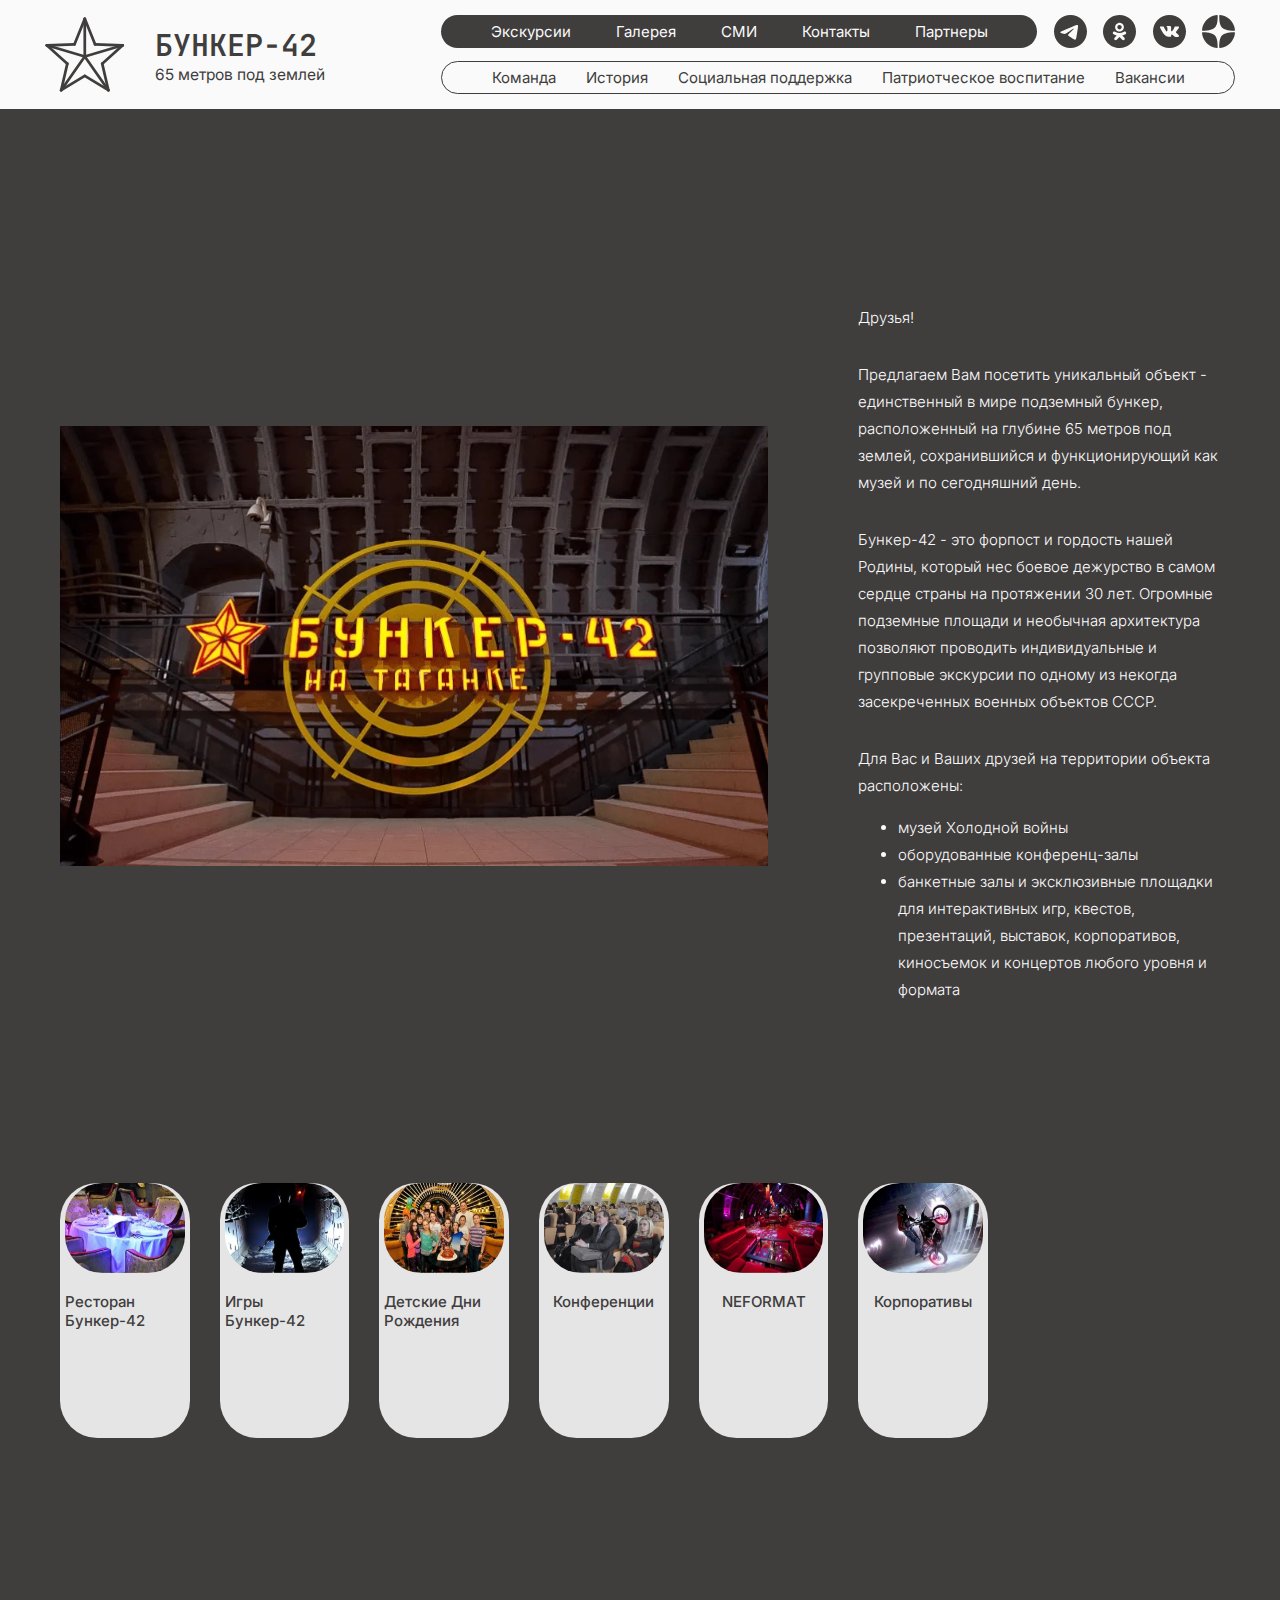
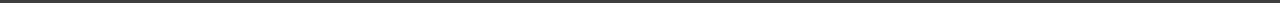
==== index.html @ 735d1880 "raw version" ====
<!DOCTYPE html>
<html lang="en">
	<head>
		<meta charset="UTF-8" />
		<meta http-equiv="X-UA-Compatible" content="IE=edge" />
		<meta name="viewport" content="width=device-width, initial-scale=1.0" />
		<link rel="stylesheet" href="style.css" />
		<title>БУНКЕР-42</title>
	</head>
	<body>
		<header>
			<div class="nav-content">
				<div class="logo-container">
					<img class="logo-icon" src="./public/img/logo.svg" />
					<div class="logo">
						<a href="./index.html">БУНКЕР-42</a>
						<p>65 метров под землей</p>
					</div>
				</div>
				<div class="nav-containers">
					<div class="nav-container">
						<div class="link-box dark-box" id="dark-link-box">
							<a>Экскурсии</a>
							<a>Галерея</a>
							<a>СМИ</a>
							<a>Контакты</a>
							<a>Партнеры</a>
						</div>
						<img class="icon" src="./public/img/icon-telegram.svg" />
						<img class="icon" src="./public/img/icon-ok.svg" />
						<img class="icon" src="./public/img/icon-vk.svg" />
						<img class="icon" src="./public/img/icon-yandex-zen.svg" />
					</div>
					<div class="link-box light-box" id="light-link-box">
						<a>Команда</a>
						<a href="./history.html">История</a>
						<a>Социальная поддержка</a>
						<a>Патриотческое воспитание</a>
						<a>Вакансии</a>
					</div>
				</div>
			</div>
		</header>
		<div class="block dark-block">
			<div class="block-content">
				<div class="greeting">
					<img src="./public/img/img-1.svg" />
					<div class="text">
						<p>Друзья!</p>
						<p>
							Предлагаем Вам посетить уникальный объект - единственный в мире подземный бункер, расположенный на глубине 65 метров под землей,
							сохранившийся и функционирующий как музей и по сегодняшний день.
						</p>
						<p>
							Бункер-42 - это форпост и гордость нашей Родины, который нес боевое дежурство в самом сердце страны на протяжении 30 лет. Огромные
							подземные площади и необычная архитектура позволяют проводить индивидуальные и групповые экскурсии по одному из некогда засекреченных
							военных объектов СССР.
						</p>
						<p>Для Вас и Ваших друзей на территории объекта расположены:</p>
						<ul>
							<li>музей Холодной войны</li>
							<li>оборудованные конференц-залы</li>
							<li>
								банкетные залы и эксклюзивные площадки для интерактивных игр, квестов, презентаций, выставок, корпоративов, киносъемок и концертов
								любого уровня и формата
							</li>
						</ul>
					</div>
				</div>
				<div class="cards">
					<div class="services-cards">
						<div class="service-card">
							<div class="service-card-content">
								<img src="./public/img/service-card-1.svg" />
								<div class="service-card-text">
									<p>Ресторан Бункер-42</p>
								</div>
							</div>
						</div>
						<div class="service-card">
							<div class="service-card-content">
								<img src="./public/img/service-card-2.svg" />
								<div class="service-card-text">
									<p>Игры Бункер-42</p>
								</div>
							</div>
						</div>
						<div class="service-card">
							<div class="service-card-content">
								<img src="./public/img/service-card-3.svg" />
								<div class="service-card-text">
									<p>Детские Дни Рождения</p>
								</div>
							</div>
						</div>
						<div class="service-card">
							<div class="service-card-content">
								<img src="./public/img/service-card-4.svg" />
								<div class="service-card-text">
									<p>Конференции</p>
								</div>
							</div>
						</div>
						<div class="service-card">
							<div class="service-card-content">
								<img src="./public/img/service-card-5.svg" />
								<div class="service-card-text">
									<p>NEFORMAT</p>
								</div>
							</div>
						</div>
						<div class="service-card">
							<div class="service-card-content">
								<img src="./public/img/service-card-6.svg" />
								<div class="service-card-text">
									<p>Корпоративы</p>
								</div>
							</div>
						</div>
					</div>
				</div>
			</div>
		</div>
	</body>
	<script type="text/javascript" src="script.js"></script>
</html>
---- style.css ----
@import url("https://fonts.googleapis.com/css2?family=Inter:wght@200;300;400;500;600;700;800&family=JetBrains+Mono:wght@200;300;400;500;600&family=Manrope:wght@400;500;600;700&display=swap");

:root {
	--yellow: #fefa08;
	--white: #fafafa;
	--darkest-gray: #403d3d;
	--dark-gray: #666666;
	--gray: #c7c7c7;
	--light-gray: #e5e5e5;
}

* {
	box-sizing: border-box;
	outline: none;
	max-width: 100%;
}
html {
	font-family: "Inter", sans-serif;
	background: var(--white);
}

body {
	margin: 0rem;
	padding: 0rem;
}

a {
	text-decoration: none;
	color: var(--darkest-gray);
}

@media screen and (min-width: 1024px) {
	html {
		font-size: 15px;
	}
}

@media screen and (min-width: 768px) and (max-width: 1024px) {
	html {
		font-size: 13px;
	}
}

@media screen and (max-width: 767px) {
	html {
		font-size: 11px;
	}
}

.headline {
	color: var(--darkest-gray);
	font-family: "JetBrains Mono", monospace;
	font-size: 4rem;
}

.main-text {
	color: var(--darkest-gray);
	font-family: "Inter", monospace;
	font-size: 1rem;
	line-height: 180%;
}

.yellow-block-text {
	color: var(--darkest-gray);
	font-family: "JetBrains Mono", monospace;
	font-size: 1rem;
	line-height: 180%;
}

/* appearance animations */

.left-appearance,
.right-appearance,
.bottom-appearance,
.top-appearance {
	visibility: hidden;
	transition: all 0.8s ease;
}

.left-appearance.appeared,
.right-appearance.appeared,
.bottom-appearance.appeared,
.top-appearance.appeared {
	visibility: visible;
	animation-duration: 0.8s;
	animation-timing-function: ease-in-out;
	animation-iteration-count: 1;
}

.bottom-appearance.appeared {
	animation-name: bottom-appearance;
}

.top-appearance.appeared {
	animation-name: top-appearance;
}

.left-appearance.appeared {
	animation-name: left-appearance;
}

.right-appearance.appeared {
	animation-name: right-appearance;
}

/* animations */

@keyframes right-appearance {
	0% {
		opacity: 0;
		transform: translateX(30%);
	}
	100% {
		opacity: 1;
		transform: translateX(0%);
	}
}

@keyframes left-appearance {
	0% {
		opacity: 0;
		transform: translateX(-30%);
	}
	100% {
		opacity: 1;
		transform: translateX(0%);
	}
}

@keyframes top-appearance {
	0% {
		opacity: 0;
		transform: translateY(-10%);
	}
	100% {
		opacity: 1;
		transform: translateY(0%);
	}
}

@keyframes bottom-appearance {
	0% {
		opacity: 0;
		transform: translateY(10%);
	}
	100% {
		opacity: 1;
		transform: translateY(0%);
	}
}

/* главная страница */

header {
	display: flex;
	align-items: center;
	height: auto;
	background: var(--white);
	width: 100%;
	padding: 1rem 0;
}

.nav-content {
	display: flex;
	flex-direction: row;
	justify-content: space-between;
	align-items: center;
	gap: 5rem;
	width: 100%;
	max-width: 100rem;
	margin: 0rem auto;
	padding: 0 3rem;
}

.logo-container {
	display: flex;
	flex-direction: row;
	gap: 2rem;
	height: 5rem;
}

.logo-icon {
	height: 5rem;
}

.logo {
	display: flex;
	flex-direction: column;
	justify-content: center;
}

.logo p,
.logo a {
	color: var(--darkest-gray);
	margin: 0;
}

.logo a {
	font-family: "JetBrains Mono", monospace;
	font-weight: 600;
	font-size: 2rem;
}

.logo p {
	font-size: 1.04rem;
}

.nav-containers {
	display: flex;
	flex-direction: column;
	gap: 0.86rem;
}

.nav-container {
	display: flex;
	flex-direction: row;
	gap: 1.1rem;
}
.link-box {
	display: flex;
	flex-direction: row;
	align-items: center;
	padding: 0.4rem 3.3rem;
	border-radius: 100rem;
}

.dark-box {
	gap: 3rem;
	background-color: var(--darkest-gray);
}

.light-box {
	gap: 2rem;
	background-color: transparent;
	border: 0.13rem solid var(--darkest-gray);
}

.link-box a {
	font-size: 1rem;
	transition: 0.5s ease-in-out;
}

.link-box a:hover {
	cursor: pointer;
	text-decoration: underline;
}

.dark-box a {
	color: var(--white);
}

.light-box a {
	color: var(--darkest-gray);
}

.block {
	padding: 11rem 1rem;
	width: 100%;
}

.dark-block {
	background-color: var(--darkest-gray);
}

.block-content {
	display: flex;
	flex-direction: column;
	gap: 11rem;
	margin: 0rem auto;
	padding: 0 3rem;
	max-width: 100rem;
	width: 100%;
}

.greeting {
	display: flex;
	flex-direction: row;
	justify-content: space-between;
	gap: 6rem;
}

.text {
	width: 100%;
	max-width: 43rem;
}

.text p {
	margin-top: 2rem;
}

.text p,
li {
	font-weight: 300;
	font-size: 1rem;
	color: var(--white);
	line-height: 180%;
}

.cards {
	overflow: hidden;
	width: 80%;
}

.services-cards {
	display: flex;
	flex-direction: row;
	align-items: center;
	justify-content: center;

	gap: 30px;
	-webkit-overflow-scrolling: touch;
}

.service-card {
	display: inline-flex;
	white-space: normal;
	transition: 0.4s all;
	padding: 0 5px;
	display: flex;
	flex-direction: column;
	width: 16rem;
	height: 17rem;
	border-radius: 2.5rem;
	background-color: var(--light-gray);
}

.service-card-content img {
	border-radius: 2.5rem;
	width: 16rem;
}

.service-card-text {
	display: flex;
	flex-direction: column;
	justify-content: center;
	align-items: center;
}

.service-card-text p {
	color: var(--darkest-gray);
	font-size: 1rem;
	font-weight: 500;
}

/* страница "История" */

.history-page {
	display: flex;
	flex-direction: column;
	align-items: center;
	gap: 15rem;
	padding: 15rem 2rem;
	max-width: 100rem;
	margin: 0 auto;
}

.page-name {
	display: flex;
	justify-content: flex-start;
	width: 100%;
}

.yellow-block {
	background-color: var(--yellow);
	z-index: 1;
}

.yellow-block-type-1 {
	width: 100%;
	max-width: 39rem;
}

.yellow-block-type-2 {
	width: 100%;
	max-width: 60rem;
}

#yellow-block-1 {
	margin-bottom: -10rem;
	margin-left: -70rem;
}

#yellow-block-2 {
	margin-top: -15rem;
	margin-right: -60rem;
}

#yellow-block-3 {
	margin-bottom: -2rem;
	margin-right: -60rem;
}

#yellow-block-4 {
	margin-top: -5rem;
}

.history-page-block {
	display: flex;
	flex-direction: column;
	align-items: center;
	width: 100%;
}

.history-page-text-block {
	max-width: 60rem;
}

.history-page-image-block {
	display: flex;
	flex-direction: row;
	gap: 6rem;
}

.history-img {
	width: 50rem;
	height: auto;
}

.history-img-2 {
	width: 23rem;
	height: auto;
}
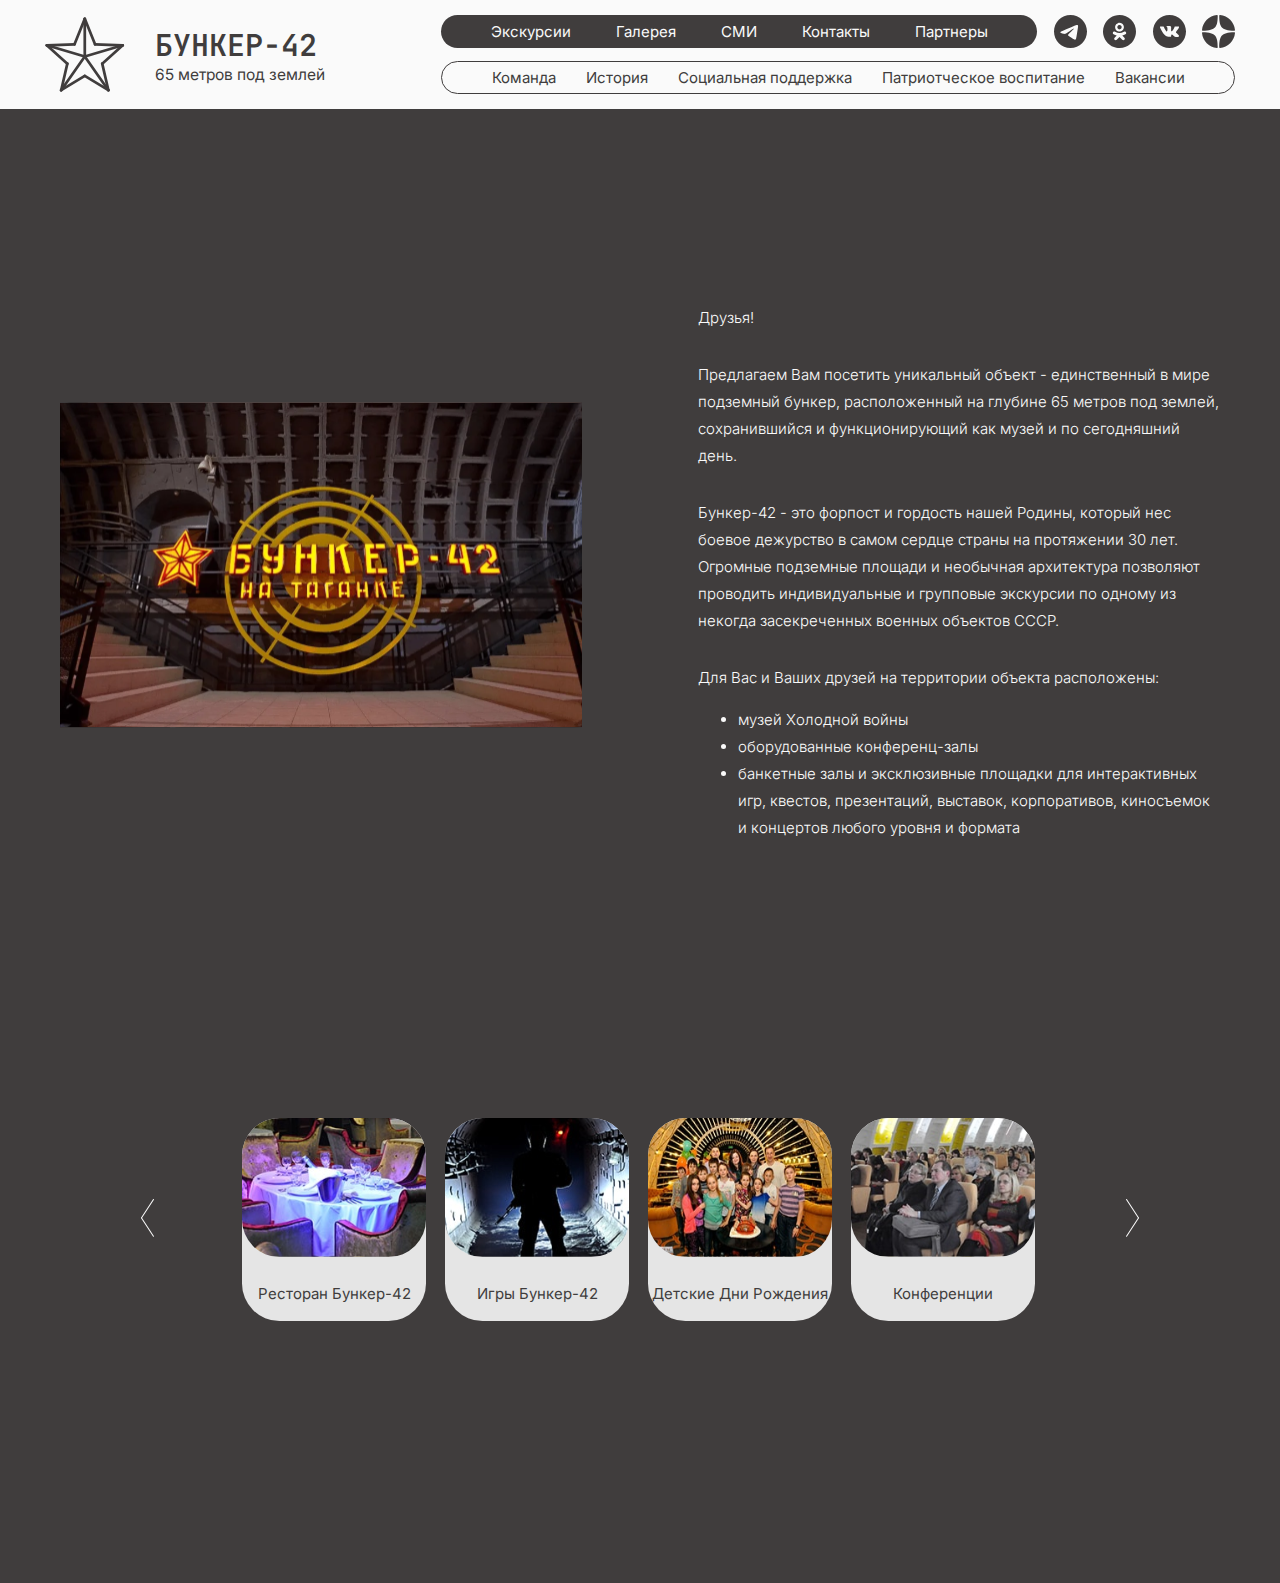
==== commit 33f9c2a0: "working with carousel" ====
--- a/index.html
+++ b/index.html
@@ -67,57 +67,61 @@
 						</ul>
 					</div>
 				</div>
-				<div class="cards">
-					<div class="services-cards">
-						<div class="service-card">
-							<div class="service-card-content">
-								<img src="./public/img/service-card-1.svg" />
-								<div class="service-card-text">
-									<p>Ресторан Бункер-42</p>
+				<div class="carousel">
+					<button class="controls" id="button-backward"><img src="./public/img/left-button.svg" /></button>
+					<div class="cards">
+						<div class="services-cards" id="track">
+							<div class="service-card">
+								<div class="service-card-content">
+									<img src="./public/img/service-card-1.svg" />
+									<div class="service-card-text">
+										<p>Ресторан Бункер-42</p>
+									</div>
 								</div>
 							</div>
-						</div>
-						<div class="service-card">
-							<div class="service-card-content">
-								<img src="./public/img/service-card-2.svg" />
-								<div class="service-card-text">
-									<p>Игры Бункер-42</p>
+							<div class="service-card">
+								<div class="service-card-content">
+									<img src="./public/img/service-card-2.svg" />
+									<div class="service-card-text">
+										<p>Игры Бункер-42</p>
+									</div>
 								</div>
 							</div>
-						</div>
-						<div class="service-card">
-							<div class="service-card-content">
-								<img src="./public/img/service-card-3.svg" />
-								<div class="service-card-text">
-									<p>Детские Дни Рождения</p>
+							<div class="service-card">
+								<div class="service-card-content">
+									<img src="./public/img/service-card-3.svg" />
+									<div class="service-card-text">
+										<p>Детские Дни Рождения</p>
+									</div>
 								</div>
 							</div>
-						</div>
-						<div class="service-card">
-							<div class="service-card-content">
-								<img src="./public/img/service-card-4.svg" />
-								<div class="service-card-text">
-									<p>Конференции</p>
+							<div class="service-card">
+								<div class="service-card-content">
+									<img src="./public/img/service-card-4.svg" />
+									<div class="service-card-text">
+										<p>Конференции</p>
+									</div>
 								</div>
 							</div>
-						</div>
-						<div class="service-card">
-							<div class="service-card-content">
-								<img src="./public/img/service-card-5.svg" />
-								<div class="service-card-text">
-									<p>NEFORMAT</p>
+							<div class="service-card">
+								<div class="service-card-content">
+									<img src="./public/img/service-card-5.svg" />
+									<div class="service-card-text">
+										<p>NEFORMAT</p>
+									</div>
 								</div>
 							</div>
-						</div>
-						<div class="service-card">
-							<div class="service-card-content">
-								<img src="./public/img/service-card-6.svg" />
-								<div class="service-card-text">
-									<p>Корпоративы</p>
+							<div class="service-card">
+								<div class="service-card-content">
+									<img src="./public/img/service-card-6.svg" />
+									<div class="service-card-text">
+										<p>Корпоративы</p>
+									</div>
 								</div>
 							</div>
 						</div>
 					</div>
+					<button class="controls" id="button-forward"><img src="./public/img/right-button.svg" /></button>
 				</div>
 			</div>
 		</div>
--- a/style.css
+++ b/style.css
@@ -275,12 +275,17 @@
 .greeting {
 	display: flex;
 	flex-direction: row;
+	flex-wrap: wrap;
 	justify-content: space-between;
 	gap: 6rem;
 }
 
+.greeting img {
+	max-width: 45%;
+}
+
 .text {
-	width: 100%;
+	width: 45%;
 	max-width: 43rem;
 }
 
@@ -295,38 +300,52 @@
 	color: var(--white);
 	line-height: 180%;
 }
+.carousel {
+	margin: 3rem auto;
+	display: flex;
+	flex-direction: row;
+	align-items: center;
+	gap: 5rem;
+	min-width: 60rem;
+	padding: 0 5rem;
+}
 
 .cards {
 	overflow: hidden;
-	width: 80%;
+	margin: 3rem auto;
 }
 
 .services-cards {
-	display: flex;
-	flex-direction: row;
-	align-items: center;
-	justify-content: center;
-
 	gap: 30px;
+	white-space: nowrap;
 	-webkit-overflow-scrolling: touch;
+	transition: all 0.5s ease 0s;
 }
 
 .service-card {
 	display: inline-flex;
 	white-space: normal;
-	transition: 0.4s all;
-	padding: 0 5px;
-	display: flex;
-	flex-direction: column;
-	width: 16rem;
-	height: 17rem;
+	transition: 0.4s all ease-in-out;
+	width: calc(0.25 * (100% - 5rem));
+	aspect-ratio: 1/1.1;
 	border-radius: 2.5rem;
 	background-color: var(--light-gray);
+	margin: 0.5rem;
+}
+
+.service-card:hover {
+	margin: 0 2rem;
+	transform: scale(1.1);
+}
+
+.service-card:hover .service-card-content img {
+	transform: translate(-1rem, -1rem);
 }
 
 .service-card-content img {
 	border-radius: 2.5rem;
-	width: 16rem;
+	width: 100%;
+	transition: 0.4s all ease-in-out;
 }
 
 .service-card-text {
@@ -334,14 +353,20 @@
 	flex-direction: column;
 	justify-content: center;
 	align-items: center;
+	margin-top: 0.5rem;
 }
 
 .service-card-text p {
 	color: var(--darkest-gray);
 	font-size: 1rem;
-	font-weight: 500;
-}
-
+	font-weight: 400;
+}
+
+.controls {
+	cursor: pointer;
+	background-color: transparent;
+	border: none;
+}
 /* страница "История" */
 
 .history-page {
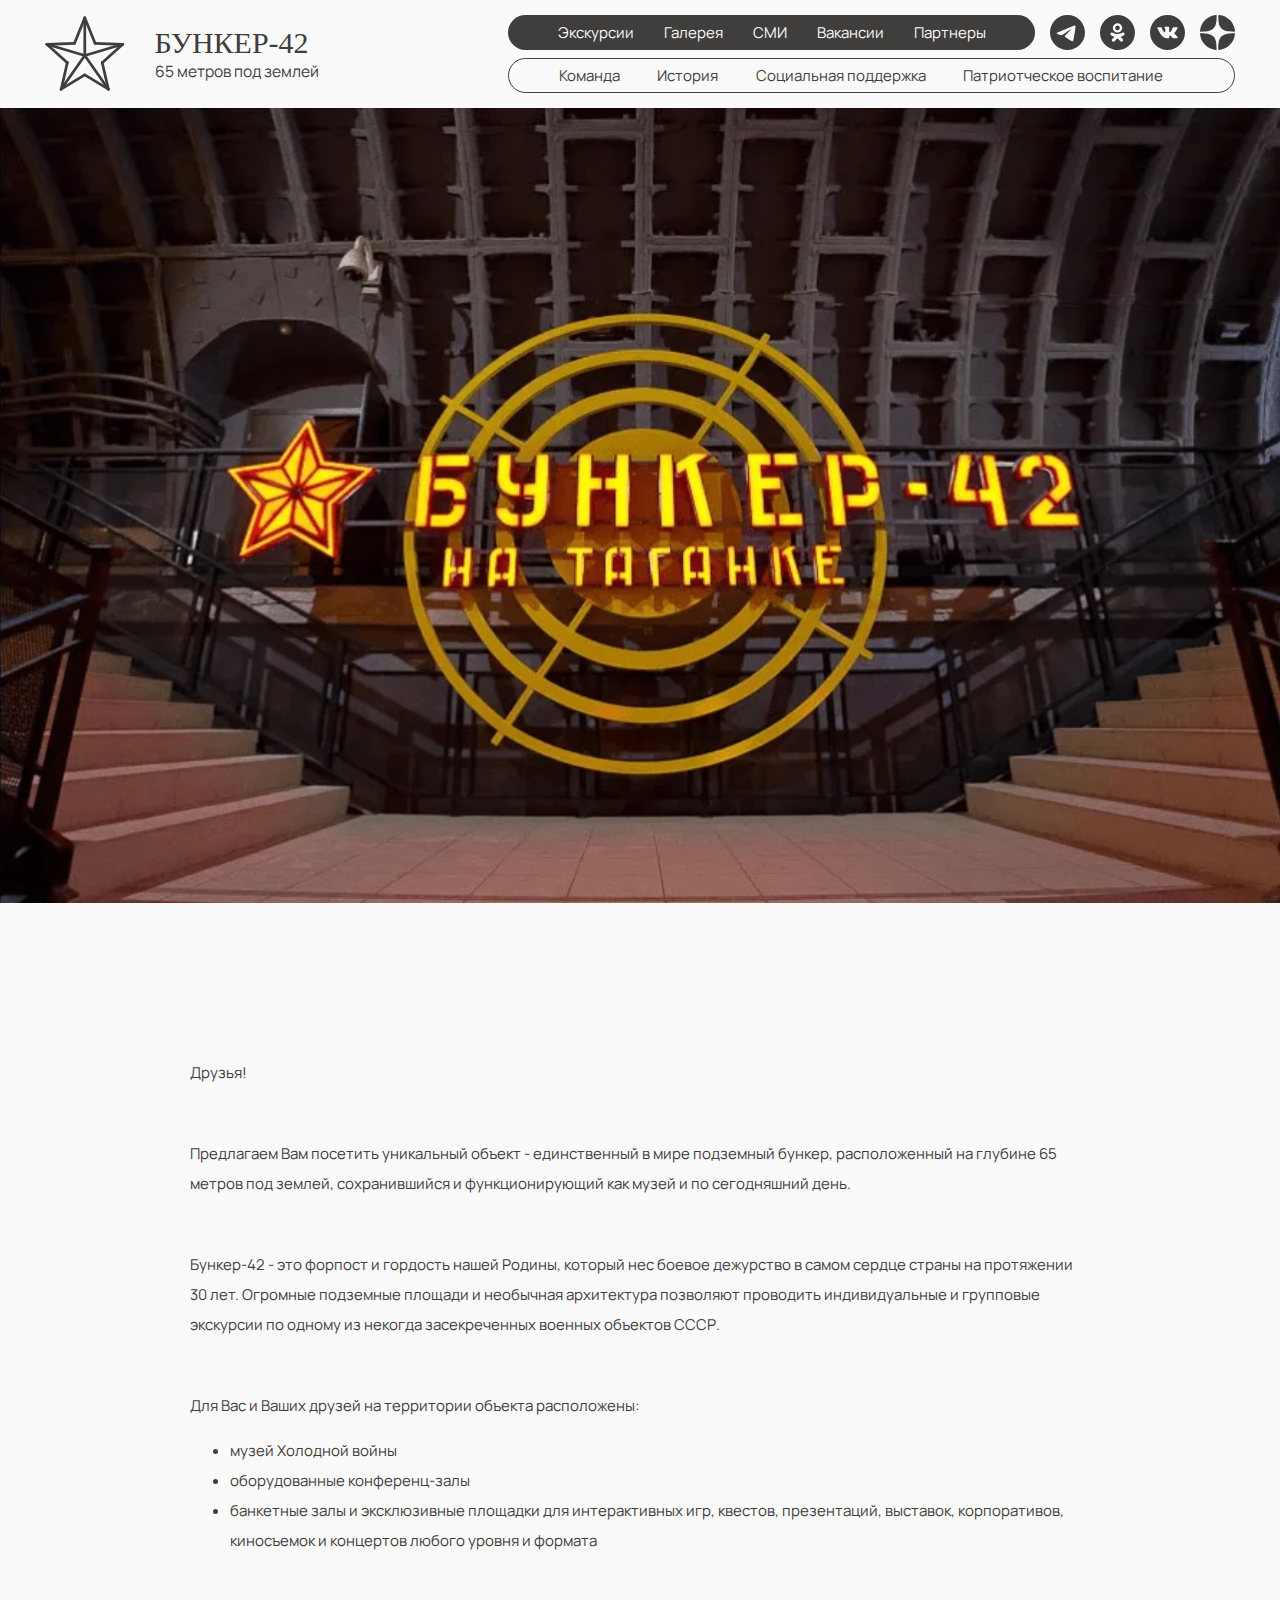
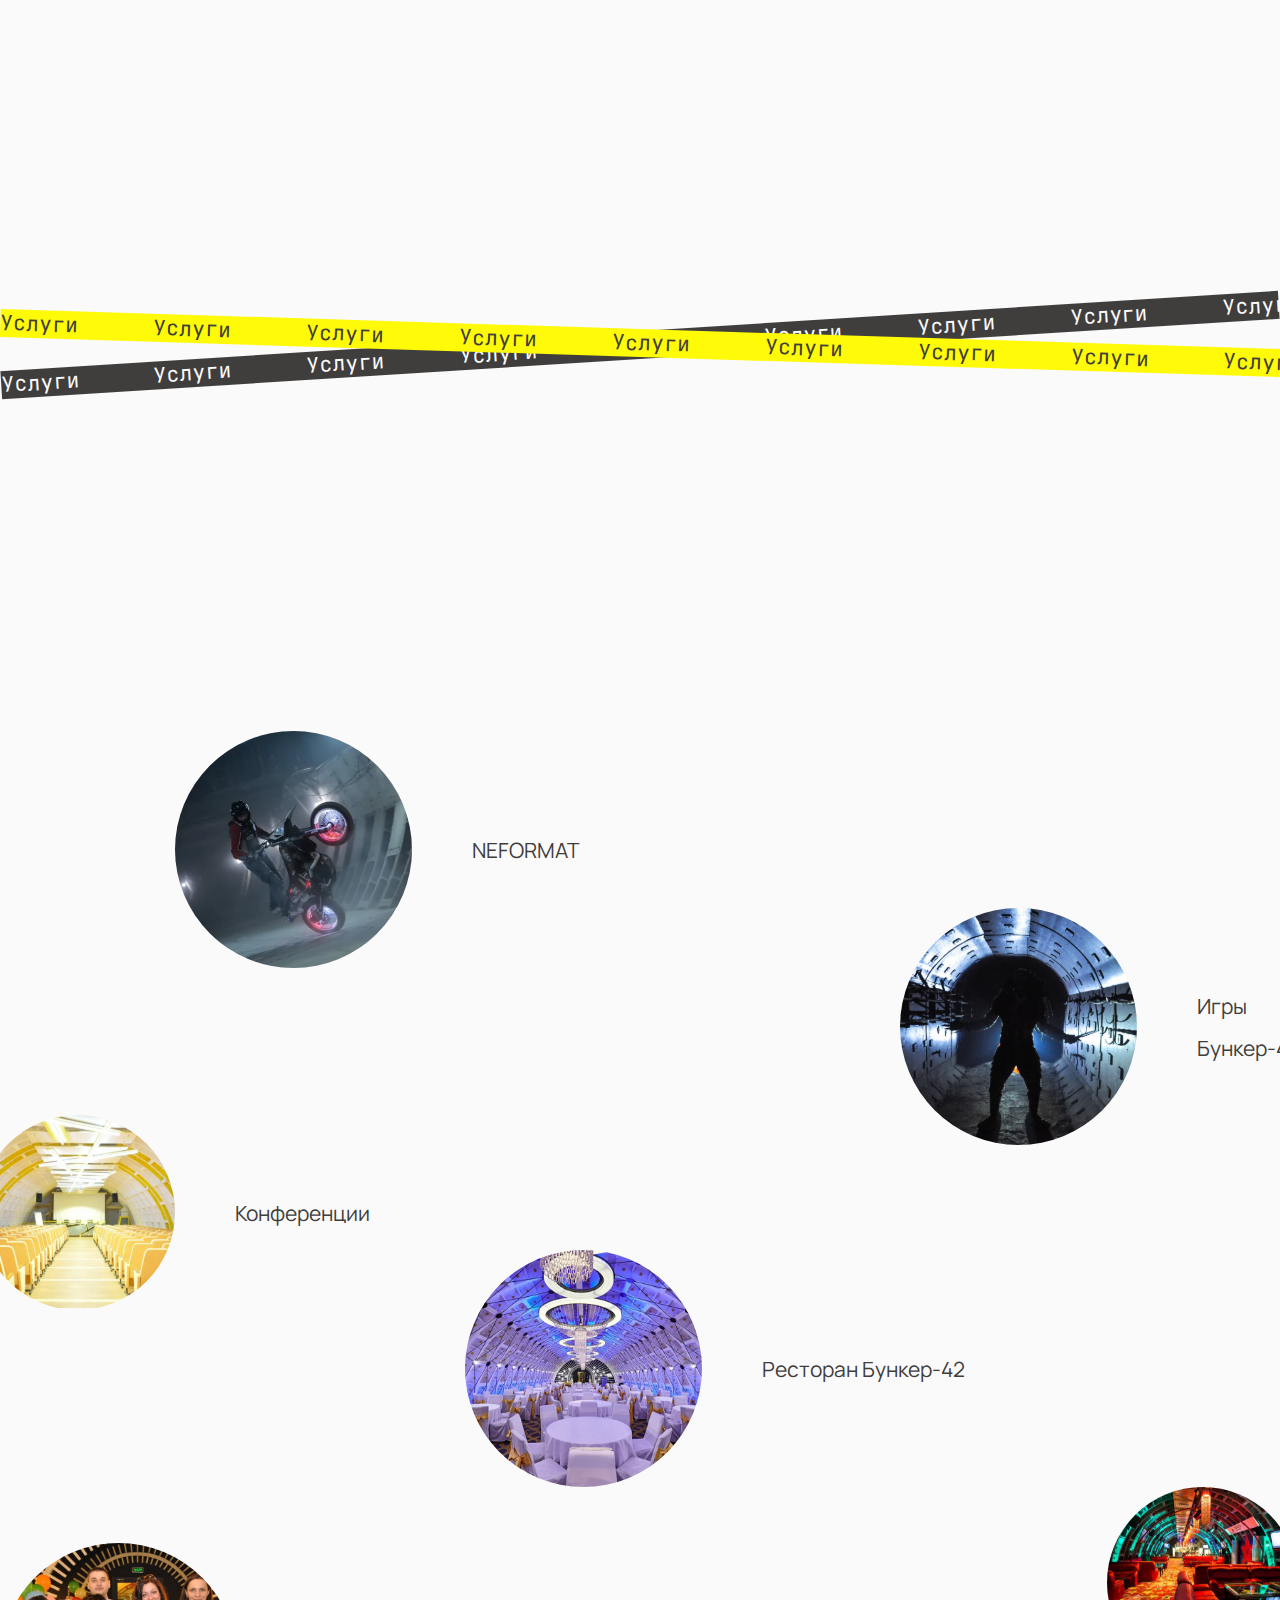
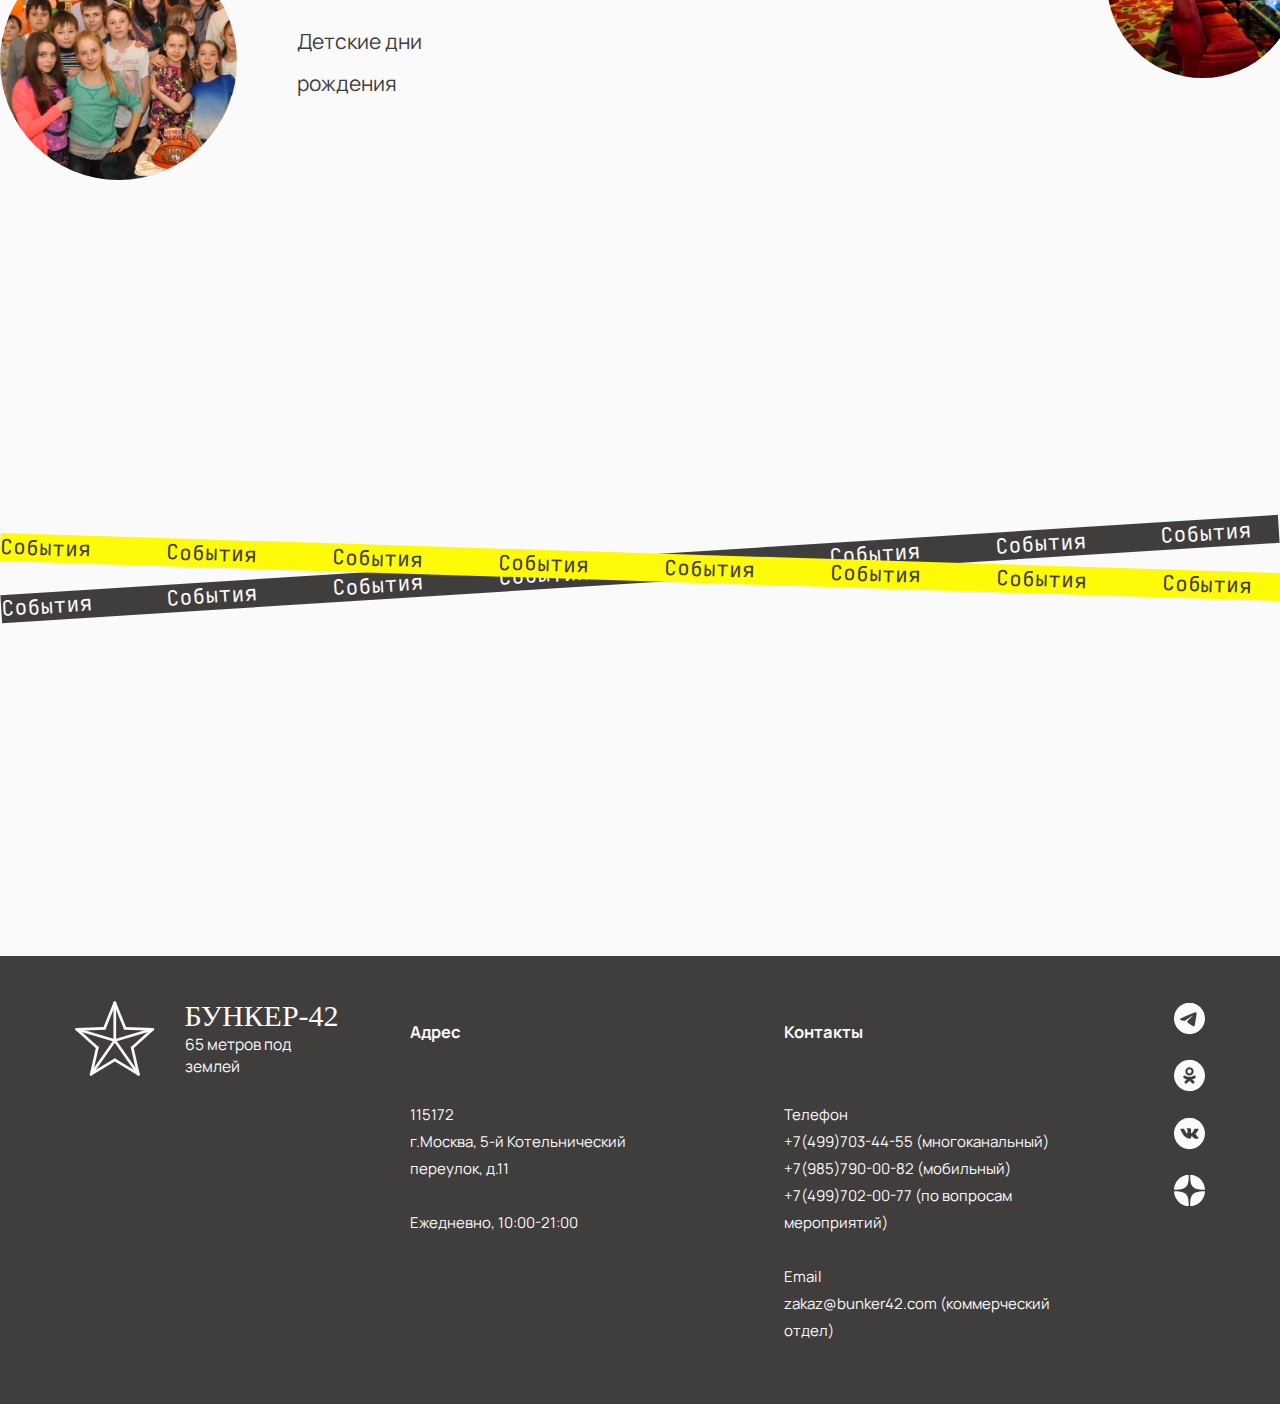
==== commit 51a72d11: "style edited" ====
--- a/index.html
+++ b/index.html
@@ -23,7 +23,7 @@
 							<a>Экскурсии</a>
 							<a>Галерея</a>
 							<a>СМИ</a>
-							<a>Контакты</a>
+							<a>Вакансии</a>
 							<a>Партнеры</a>
 						</div>
 						<img class="icon" src="./public/img/icon-telegram.svg" />
@@ -36,38 +36,206 @@
 						<a href="./history.html">История</a>
 						<a>Социальная поддержка</a>
 						<a>Патриотческое воспитание</a>
-						<a>Вакансии</a>
 					</div>
 				</div>
 			</div>
 		</header>
-		<div class="block dark-block">
-			<div class="block-content">
-				<div class="greeting">
-					<img src="./public/img/img-1.svg" />
-					<div class="text">
-						<p>Друзья!</p>
-						<p>
-							Предлагаем Вам посетить уникальный объект - единственный в мире подземный бункер, расположенный на глубине 65 метров под землей,
-							сохранившийся и функционирующий как музей и по сегодняшний день.
-						</p>
-						<p>
-							Бункер-42 - это форпост и гордость нашей Родины, который нес боевое дежурство в самом сердце страны на протяжении 30 лет. Огромные
-							подземные площади и необычная архитектура позволяют проводить индивидуальные и групповые экскурсии по одному из некогда засекреченных
-							военных объектов СССР.
-						</p>
-						<p>Для Вас и Ваших друзей на территории объекта расположены:</p>
-						<ul>
-							<li>музей Холодной войны</li>
-							<li>оборудованные конференц-залы</li>
-							<li>
-								банкетные залы и эксклюзивные площадки для интерактивных игр, квестов, презентаций, выставок, корпоративов, киносъемок и концертов
-								любого уровня и формата
-							</li>
-						</ul>
-					</div>
-				</div>
-				<div class="carousel">
+		
+		<img class="center-img" src="./public/img/img-1.svg" />
+		<div class="block">
+			<div class="text">
+				<p>Друзья!</p><br>
+				<p>
+					Предлагаем Вам посетить уникальный объект - единственный в мире подземный бункер, расположенный на глубине 65 метров под землей,
+					сохранившийся и функционирующий как музей и по сегодняшний день.
+				</p><br>
+				<p>
+					Бункер-42 - это форпост и гордость нашей Родины, который нес боевое дежурство в самом сердце страны на протяжении 30 лет. Огромные
+					подземные площади и необычная архитектура позволяют проводить индивидуальные и групповые экскурсии по одному из некогда засекреченных
+					военных объектов СССР.
+				</p><br>
+				<p>Для Вас и Ваших друзей на территории объекта расположены:</p>
+				<ul>
+					<li>музей Холодной войны</li>
+					<li>оборудованные конференц-залы</li>
+					<li>
+						банкетные залы и эксклюзивные площадки для интерактивных игр, квестов, презентаций, выставок, корпоративов, киносъемок и концертов
+						любого уровня и формата
+					</li>
+				</ul>
+			</div>
+		</div>
+		
+		<div class="block">
+			<div class="tapes">
+				<div class="tape dark-tape">
+					<p class="yellow-block-text"> Услуги </p>
+					<p class="yellow-block-text"> Услуги </p>
+					<p class="yellow-block-text"> Услуги </p>
+					<p class="yellow-block-text"> Услуги </p>
+					<p class="yellow-block-text"> Услуги </p>
+					<p class="yellow-block-text"> Услуги </p>
+					<p class="yellow-block-text"> Услуги </p>
+					<p class="yellow-block-text"> Услуги </p>
+					<p class="yellow-block-text"> Услуги </p>
+					<p class="yellow-block-text"> Услуги </p>
+					<p class="yellow-block-text"> Услуги </p>
+					<p class="yellow-block-text"> Услуги </p>
+					<p class="yellow-block-text"> Услуги </p>
+					<p class="yellow-block-text"> Услуги </p>
+					<p class="yellow-block-text"> Услуги </p>
+					<p class="yellow-block-text"> Услуги </p>
+					<p class="yellow-block-text"> Услуги </p>
+					<p class="yellow-block-text"> Услуги </p>
+					<p class="yellow-block-text"> Услуги </p>
+					<p class="yellow-block-text"> Услуги </p>
+					<p class="yellow-block-text"> Услуги </p>
+					<p class="yellow-block-text"> Услуги </p>
+					<p class="yellow-block-text"> Услуги </p>
+					<p class="yellow-block-text"> Услуги </p>
+					
+				</div>
+				<div class="tape yellow-tape">
+					<p class="yellow-block-text"> Услуги </p>
+					<p class="yellow-block-text"> Услуги </p>
+					<p class="yellow-block-text"> Услуги </p>
+					<p class="yellow-block-text"> Услуги </p>
+					<p class="yellow-block-text"> Услуги </p>
+					<p class="yellow-block-text"> Услуги </p>
+					<p class="yellow-block-text"> Услуги </p>
+					<p class="yellow-block-text"> Услуги </p>
+					<p class="yellow-block-text"> Услуги </p>
+					<p class="yellow-block-text"> Услуги </p>
+					<p class="yellow-block-text"> Услуги </p>
+					<p class="yellow-block-text"> Услуги </p>
+					<p class="yellow-block-text"> Услуги </p>
+					<p class="yellow-block-text"> Услуги </p>
+					<p class="yellow-block-text"> Услуги </p>
+					<p class="yellow-block-text"> Услуги </p>
+					<p class="yellow-block-text"> Услуги </p>
+					<p class="yellow-block-text"> Услуги </p>
+					<p class="yellow-block-text"> Услуги </p>
+					<p class="yellow-block-text"> Услуги </p>
+					<p class="yellow-block-text"> Услуги </p>
+					<p class="yellow-block-text"> Услуги </p>
+					<p class="yellow-block-text"> Услуги </p>
+					<p class="yellow-block-text"> Услуги </p>
+				</div>
+			</div>
+		</div>
+		<div class="services">
+			<div class="service" id="service-1">
+				<img src="./public/img/circled-img-1.svg">
+				<p class="main-text">NEFORMAT</p>
+			</div>
+			<div class="service" id="service-2">
+				<img src="./public/img/circled-img-2.svg">
+				<p class="main-text">Игры Бункер-42</p>
+			</div>
+			<div class="service" id="service-3">
+				<img src="./public/img/circled-img-3.svg">
+				<p class="main-text">Конференции</p>
+			</div>
+			<div class="service" id="service-4">
+				<img src="./public/img/circled-img-4.svg">
+				<p class="main-text">Ресторан Бункер-42</p>
+			</div>
+			<div class="service" id="service-5">
+				<img src="./public/img/circled-img-6.svg">
+				<p class="main-text">Корпоративы</p>
+			</div>
+			<div class="service" id="service-6">
+				<img src="./public/img/circled-img-5.svg">
+				<p class="main-text">Детские дни рождения</p>
+			</div>
+		</div>
+		<div class="block">
+			<div class="tapes">
+				<div class="tape dark-tape">
+					<p class="yellow-block-text"> События </p>
+					<p class="yellow-block-text"> События </p>
+					<p class="yellow-block-text"> События </p>
+					<p class="yellow-block-text"> События </p>
+					<p class="yellow-block-text"> События </p>
+					<p class="yellow-block-text"> События </p>
+					<p class="yellow-block-text"> События </p>
+					<p class="yellow-block-text"> События </p>
+					<p class="yellow-block-text"> События </p>
+					<p class="yellow-block-text"> События </p>
+					<p class="yellow-block-text"> События </p>
+					<p class="yellow-block-text"> События </p>
+					<p class="yellow-block-text"> События </p>
+					<p class="yellow-block-text"> События </p>
+					<p class="yellow-block-text"> События </p>
+					<p class="yellow-block-text"> События </p>
+					<p class="yellow-block-text"> События </p>
+					<p class="yellow-block-text"> События </p>
+					<p class="yellow-block-text"> События </p>
+					<p class="yellow-block-text"> События </p>
+					<p class="yellow-block-text"> События </p>
+					<p class="yellow-block-text"> События </p>
+					<p class="yellow-block-text"> События </p>
+					<p class="yellow-block-text"> События </p>
+					
+				</div>
+				<div class="tape yellow-tape">
+					<p class="yellow-block-text"> События </p>
+					<p class="yellow-block-text"> События </p>
+					<p class="yellow-block-text"> События </p>
+					<p class="yellow-block-text"> События </p>
+					<p class="yellow-block-text"> События </p>
+					<p class="yellow-block-text"> События </p>
+					<p class="yellow-block-text"> События </p>
+					<p class="yellow-block-text"> События </p>
+					<p class="yellow-block-text"> События </p>
+					<p class="yellow-block-text"> События </p>
+					<p class="yellow-block-text"> События </p>
+					<p class="yellow-block-text"> События </p>
+					<p class="yellow-block-text"> События </p>
+					<p class="yellow-block-text"> События </p>
+					<p class="yellow-block-text"> События </p>
+					<p class="yellow-block-text"> События </p>
+					<p class="yellow-block-text"> События </p>
+					<p class="yellow-block-text"> События </p>
+					<p class="yellow-block-text"> События </p>
+					<p class="yellow-block-text"> События </p>
+					<p class="yellow-block-text"> События </p>
+					<p class="yellow-block-text"> События </p>
+					<p class="yellow-block-text"> События </p>
+					<p class="yellow-block-text"> События </p>
+				</div>
+			</div>
+		</div>
+		
+		<footer>
+			<div class="footer-content">
+				<div class="logo-container">
+					<img class="logo-icon" src="./public/img/light-logo.svg" />
+					<div class="logo footer-logo">
+						<a href="./index.html">БУНКЕР-42</a>
+						<p>65 метров под землей</p>
+					</div>
+				</div>
+				<div class="footer-block">
+					<p><b>Адрес</b></p>
+					<p>115172<br>г.Москва, 5-й Котельнический переулок, д.11<br><br>Ежедневно, 10:00-21:00</p>
+				</div>
+				<div class="footer-block">
+					<p><b>Контакты</b></p>
+					<p>Телефон<br>+7(499)703-44-55 (многоканальный)<br>+7(985)790-00-82 (мобильный)<br>+7(499)702-00-77 (по вопросам мероприятий)<br><br>Email<br>zakaz@bunker42.com (коммерческий отдел)</p>
+				</div>
+				<div class="footer-block">
+					<img class="icon" src="./public/img/light-icon-telegram.svg" />
+					<img class="icon" src="./public/img/light-icon-ok.svg" />
+					<img class="icon" src="./public/img/light-icon-vk.svg" />
+					<img class="icon" src="./public/img/light-icon-yandex-zen.svg" />
+				</div>
+			</div>
+		</footer>
+	</body>
+	<script type="text/javascript" src="script.js"></script>
+</html>
+<!-- <div class="carousel">
 					<button class="controls" id="button-backward"><img src="./public/img/left-button.svg" /></button>
 					<div class="cards">
 						<div class="services-cards" id="track">
@@ -122,9 +290,4 @@
 						</div>
 					</div>
 					<button class="controls" id="button-forward"><img src="./public/img/right-button.svg" /></button>
-				</div>
-			</div>
-		</div>
-	</body>
-	<script type="text/javascript" src="script.js"></script>
-</html>
+				</div> -->--- a/style.css
+++ b/style.css
@@ -1,5 +1,5 @@
 @import url("https://fonts.googleapis.com/css2?family=Inter:wght@200;300;400;500;600;700;800&family=JetBrains+Mono:wght@200;300;400;500;600&family=Manrope:wght@400;500;600;700&display=swap");
-
+@import url('https://fonts.googleapis.com/css2?family=Manrope:wght@200;300;400;500;600;700;800&display=swap');
 :root {
 	--yellow: #fefa08;
 	--white: #fafafa;
@@ -15,8 +15,9 @@
 	max-width: 100%;
 }
 html {
-	font-family: "Inter", sans-serif;
+	font-family: "Manrope", sans-serif;
 	background: var(--white);
+	max-width: 100vw;
 }
 
 body {
@@ -39,7 +40,7 @@
 	html {
 		font-size: 13px;
 	}
-}
+} 
 
 @media screen and (max-width: 767px) {
 	html {
@@ -49,22 +50,25 @@
 
 .headline {
 	color: var(--darkest-gray);
-	font-family: "JetBrains Mono", monospace;
+	font-family: 'Neue Machina';
+	src: local('Neue Machina'),
+	url(./public/fonts/NeueMachina.otf);
 	font-size: 4rem;
 }
 
 .main-text {
 	color: var(--darkest-gray);
-	font-family: "Inter", monospace;
+	font-family: "Manrope", monospace;
 	font-size: 1rem;
-	line-height: 180%;
+	line-height: 200%;
+	font-weight: 400;
 }
 
 .yellow-block-text {
 	color: var(--darkest-gray);
 	font-family: "JetBrains Mono", monospace;
 	font-size: 1rem;
-	line-height: 180%;
+	line-height: 200%;
 }
 
 /* appearance animations */
@@ -150,6 +154,36 @@
 }
 
 /* главная страница */
+footer{
+	background: var(--darkest-gray);
+	width: 100%;
+	height: auto;
+	padding: 3rem 5rem;
+	margin-top: 10rem;
+}
+
+.footer-content{
+	display: flex;
+	flex-direction: row;
+	gap: 6rem;
+	max-width: 90rem;
+	margin: 0rem auto;
+}
+
+.footer-block{
+	display: flex;
+	flex-direction: column;
+	gap: 1.5rem;
+}
+
+.footer-block p{
+	color: var(--white);
+	line-height: 180%;
+}
+
+.footer-block p:first-child{
+	font-size: 1.1rem;
+}
 
 header {
 	display: flex;
@@ -165,7 +199,7 @@
 	flex-direction: row;
 	justify-content: space-between;
 	align-items: center;
-	gap: 5rem;
+	gap: 0rem;
 	width: 100%;
 	max-width: 100rem;
 	margin: 0rem auto;
@@ -195,9 +229,17 @@
 	margin: 0;
 }
 
+.footer-logo p,
+.footer-logo a {
+	color: var(--white);
+	margin: 0;
+}
+
 .logo a {
-	font-family: "JetBrains Mono", monospace;
-	font-weight: 600;
+	font-family: 'Neue Machina';
+	src: local('Neue Machina'),
+	url(./public/fonts/NeueMachina.otf);
+	font-weight: 500;
 	font-size: 2rem;
 }
 
@@ -208,13 +250,13 @@
 .nav-containers {
 	display: flex;
 	flex-direction: column;
-	gap: 0.86rem;
+	gap: 0.5rem;
 }
 
 .nav-container {
 	display: flex;
 	flex-direction: row;
-	gap: 1.1rem;
+	gap: 1rem;
 }
 .link-box {
 	display: flex;
@@ -225,12 +267,12 @@
 }
 
 .dark-box {
-	gap: 3rem;
+	gap: 2rem;
 	background-color: var(--darkest-gray);
 }
 
 .light-box {
-	gap: 2rem;
+	gap: 2.5rem;
 	background-color: transparent;
 	border: 0.13rem solid var(--darkest-gray);
 }
@@ -252,55 +294,101 @@
 .light-box a {
 	color: var(--darkest-gray);
 }
-
+.center-img{
+	width: 100%;
+}
 .block {
-	padding: 11rem 1rem;
-	width: 100%;
-}
-
-.dark-block {
-	background-color: var(--darkest-gray);
-}
-
-.block-content {
-	display: flex;
-	flex-direction: column;
-	gap: 11rem;
+	margin: 10rem 0rem;
+	width: 100%;
+}
+
+.text {
+	max-width: 60rem;
 	margin: 0rem auto;
-	padding: 0 3rem;
-	max-width: 100rem;
-	width: 100%;
-}
-
-.greeting {
-	display: flex;
-	flex-direction: row;
-	flex-wrap: wrap;
-	justify-content: space-between;
-	gap: 6rem;
-}
-
-.greeting img {
-	max-width: 45%;
-}
-
-.text {
-	width: 45%;
-	max-width: 43rem;
-}
-
-.text p {
-	margin-top: 2rem;
 }
 
 .text p,
 li {
-	font-weight: 300;
+	font-weight: 400;
 	font-size: 1rem;
+	color: var(--darkest-gray);
+	line-height: 200%;
+}
+.tapes{
+	margin: 25rem 0rem;
+}
+.tape{
+	display: flex;
+	flex-direction: row;
+	align-items: center;
+	gap: 5rem;
+	width: 100%;
+	height: 1.85rem;
+	
+	outline: none;
+}
+.tapes div:last-child{
+	margin-top: -2rem;
+}
+.tape p{
+	font-size: 1.4rem;
+}
+.dark-tape{
+	transform: rotate(-0.01turn);
+	background-color: var(--darkest-gray);
+}
+.dark-tape p{
 	color: var(--white);
-	line-height: 180%;
-}
-.carousel {
+}
+.yellow-tape{
+	transform: rotate(0.005turn);
+	background-color: var(--yellow);
+}
+.services{
+	display: flex;
+	flex-direction: column;
+	align-items: center;
+	margin: 0rem auto;
+	max-width: 100rem;
+}
+
+.service{
+	display: flex;
+	flex-direction: row;
+	align-items: center;
+	gap: 4rem;
+}
+
+
+#service-1{
+	margin-right: 35rem;
+}
+#service-2{
+	margin-top: -4rem;
+	margin-left: 60rem;
+}
+#service-3{
+	margin-top: -2rem;
+	margin-right: 75rem;
+}
+#service-4{
+	margin-top: -4rem;
+	margin-left: 10rem;
+}
+#service-5{
+	margin-left: 75rem;
+}
+
+#service-6{
+	margin-top: -9rem;
+	margin-right: 55rem;
+}
+
+.service p{
+	font-size: 1.4rem;
+}
+
+/* .carousel {
 	margin: 3rem auto;
 	display: flex;
 	flex-direction: row;
@@ -348,7 +436,7 @@
 	transition: 0.4s all ease-in-out;
 }
 
-.service-card-text {
+.service-card-tevgxt {
 	display: flex;
 	flex-direction: column;
 	justify-content: center;
@@ -366,7 +454,7 @@
 	cursor: pointer;
 	background-color: transparent;
 	border: none;
-}
+} */
 /* страница "История" */
 
 .history-page {
@@ -374,56 +462,61 @@
 	flex-direction: column;
 	align-items: center;
 	gap: 15rem;
-	padding: 15rem 2rem;
-	max-width: 100rem;
-	margin: 0 auto;
+	padding: 15rem auto;
+	margin: 15rem auto;
 }
 
 .page-name {
 	display: flex;
 	justify-content: flex-start;
+	max-width: 90rem;
 	width: 100%;
 }
 
 .yellow-block {
 	background-color: var(--yellow);
+	padding: 0rem 1.5rem;
 	z-index: 1;
-}
-
-.yellow-block-type-1 {
-	width: 100%;
-	max-width: 39rem;
-}
-
-.yellow-block-type-2 {
-	width: 100%;
+	width: 100%;
+}
+
+.history-page-block {
+	padding: 5rem;
+	display: flex;
+	flex-direction: column;
+	justify-content: space-between;
+	width: 100%;
+	height: 100vh;
+	background-position: center;
+	background-repeat: no-repeat;
+	background-size: cover;
+}
+#yellow-block-1{
+	max-width: 50rem;
+}
+#yellow-block-2{
+	max-width: 30rem;
+}
+#yellow-block-3{
+	max-width: 55rem;
+}
+#yellow-block-4{
 	max-width: 60rem;
 }
-
-#yellow-block-1 {
-	margin-bottom: -10rem;
-	margin-left: -70rem;
-}
-
-#yellow-block-2 {
-	margin-top: -15rem;
-	margin-right: -60rem;
-}
-
-#yellow-block-3 {
-	margin-bottom: -2rem;
-	margin-right: -60rem;
-}
-
-#yellow-block-4 {
-	margin-top: -5rem;
-}
-
-.history-page-block {
-	display: flex;
-	flex-direction: column;
-	align-items: center;
-	width: 100%;
+#first-history-page-block div:last-child{
+	align-self: flex-end;
+}
+
+#second-history-page-block div:first-child{
+	align-self: flex-end;
+}
+
+#first-history-page-block{
+	background-image: url(./public/img/img-2.svg);
+}
+
+#second-history-page-block{
+	background-image: url(./public/img/img-3.svg);
 }
 
 .history-page-text-block {
@@ -436,12 +529,7 @@
 	gap: 6rem;
 }
 
-.history-img {
-	width: 50rem;
+.history-img-2 {
+	width: 25rem;
 	height: auto;
 }
-
-.history-img-2 {
-	width: 23rem;
-	height: auto;
-}
